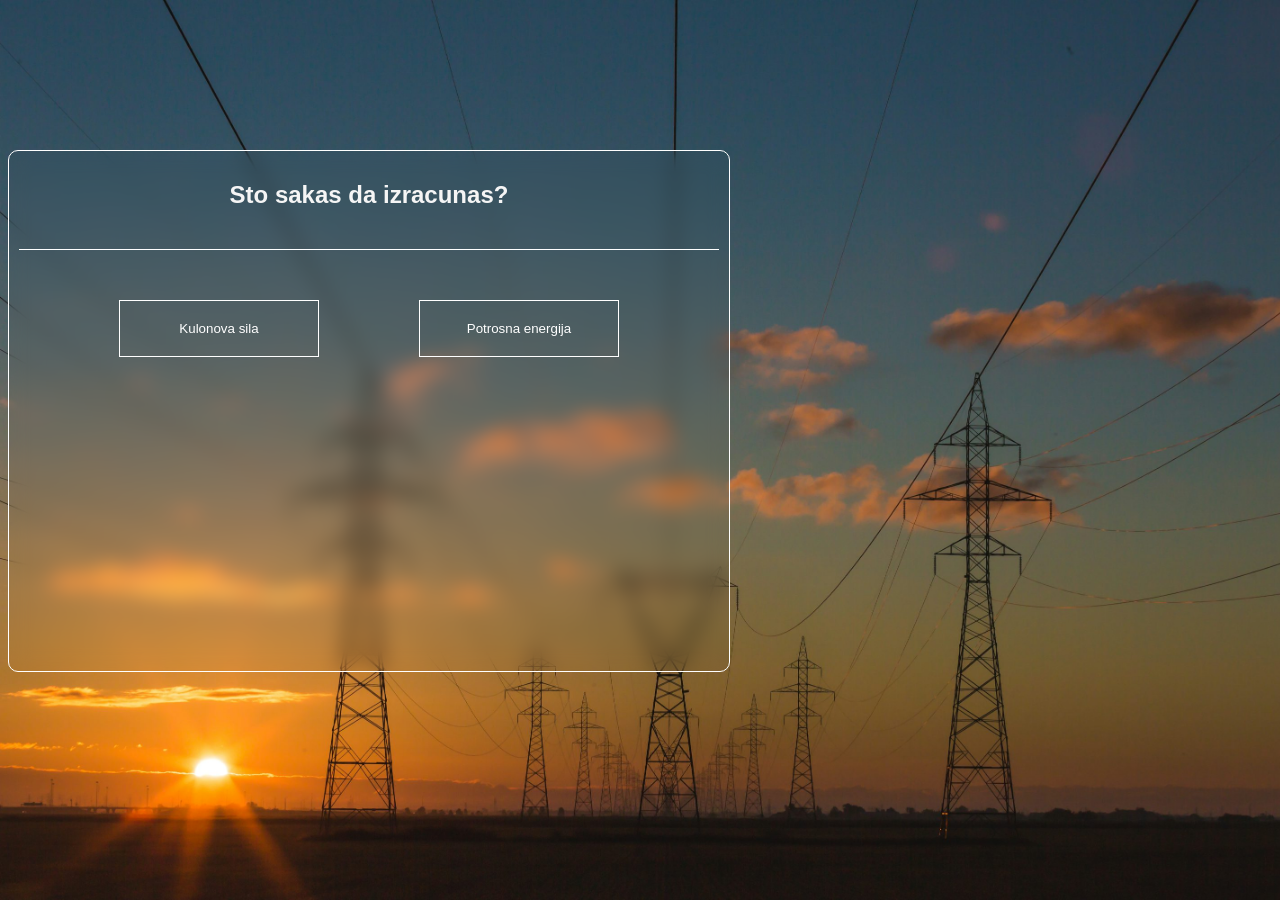
==== index.html @ 71efba7c "Add files via upload" ====
<!DOCTYPE html>
<html lang="en">
<head>
  <title>Kalkulacija</title>
  <meta charset="utf-8">
  <meta name="viewport" content="width=device-width, initial-scale=1">
  <link rel="stylesheet" href="fizika.css">
</head>
<style>
</style>
<body>

<div id="se">
  <div id="gore">
    <h2 id="s">Sto sakas da izracunas?</h2>
  </div>
  <div id="kopcinja">
    <button onclick="KS()">Kulonova sila</button>
    <button onclick="KE()">Potrosna energija</button>

  </div>
  <div id="KS" style="display: none;">
    <input type="text" id="q1" class="i3" placeholder="Q1 ex: 5">
    <input type="text" id="q2" class="i3" placeholder="Q2 ex: -3">
    
    
    <input type="text" id="r" class="i3" placeholder="R ex: 0.2">
    <div style="margin-top: 40px;">
    <label for="options">Koi Q:</label>
    <select id="options" onchange="Sel()">
      <option value="e-9">Нанокулон (nC)</option>
      <option value="e-6">Микрокулон (µC)</option>
      <option value="e-3">Милликулон (mC)</option>
      <option value="e3">Килокулон (kC)</option>
      <option value="e6">Мегакулон (MC)</option>
      <option value="e9">Гигакулон (GC)</option>
      <option value="e12">Теракулон (TC)</option>
      <option value="e15">Петакулон (PC)</option>
  </select>
  <select id="options2" onchange="Sel2()"> 
    <option value="e-9">Нанокулон (nC)</option>
    <option value="e-6">Микрокулон (µC)</option>
    <option value="e-3">Милликулон (mC)</option>
    <option value="e3">Килокулон (kC)</option>
    <option value="e6">Мегакулон (MC)</option>
    <option value="e9">Гигакулон (GC)</option>
    <option value="e12">Теракулон (TC)</option>
    <option value="e15">Петакулон (PC)</option>
</select>
    </div>
    <br><button style="margin-top: 10px;" onclick="KSR()">Submit</button>
    <h2 id="rezultat"></h2>

  </div>
  <div id="KE" style="display: none;">
    <input type="text" id="p" class="i3" placeholder="P jacina (W)">
    <input type="text" id="t" class="i3" placeholder="t vreme (h)">
    <br><button style="margin-top: 30px;"onclick="KER()">Submit</button>
    <h2 id="rezultat2"></h2>
  </div>
  <div id="KEE" style="display: none;">
    <input type="text" id="p" class="i3" placeholder="P jacina (W)">
    <input type="text" id="t" class="i3" placeholder="t vreme (h)">
    <br><button style="margin-top: 30px;"onclick="KEE()">Submit</button>
    <h2 id="rezultat2"></h2>
  </div>

</div>
</body>
<script src="fizika.js"></script>
</html>
---- fizika.css ----
body{
    background-image: url('sturja.jpg'); /* Path to your image */
    background-size: cover;
    background-attachment: fixed;
    position: relative;
    justify-content: center;
    justify-items: center;
    font-family: Arial, Helvetica, sans-serif;
    color: whitesmoke;
    text-align: center;

}
#se{
    padding: 10px;
    backdrop-filter: blur(10px);
    border-radius: 10px;
    border: 1.5px solid rgb(255, 255, 255);
    width: 700px;
    height: 500px;
    margin-top: 150px;
    
    
}
#s{
    border-bottom: 1px solid white;
    padding-bottom: 40px;
}
button{
    background-color: transparent;
    backdrop-filter: blur(10px);
    color: white;
    text-decoration: none;
    border: 1px solid white;
    padding: 20px;
    transition: ease-out;
    margin-bottom: 25px;
    transition: ease-in-out;
    transition: 0.05s ease-in-out;
    width: 200px;
    
    
}

button:active {
    transform: scale(0.9);
    background-color: rgb(121, 121, 121);
    color: rgb(255, 255, 255);
}

#kopcinja{
    justify-content: space-evenly;
    display:flex;
    flex-wrap: wrap;
    
    margin-top: 50px;
}
button:hover{
    cursor: pointer;

}
.i3{
    background-color: transparent;
    text-decoration: none;
    padding: 10px;
    border: 1px solid white;
    color: white;
    width: 200px;

}
select{
    background-color: rgb(167, 108, 0);

    color: rgb(255, 255, 255);
    border: 1px solid white;
    padding: 10px;
    border-radius: 30px;
}
option{
    background-color: transparent;
}
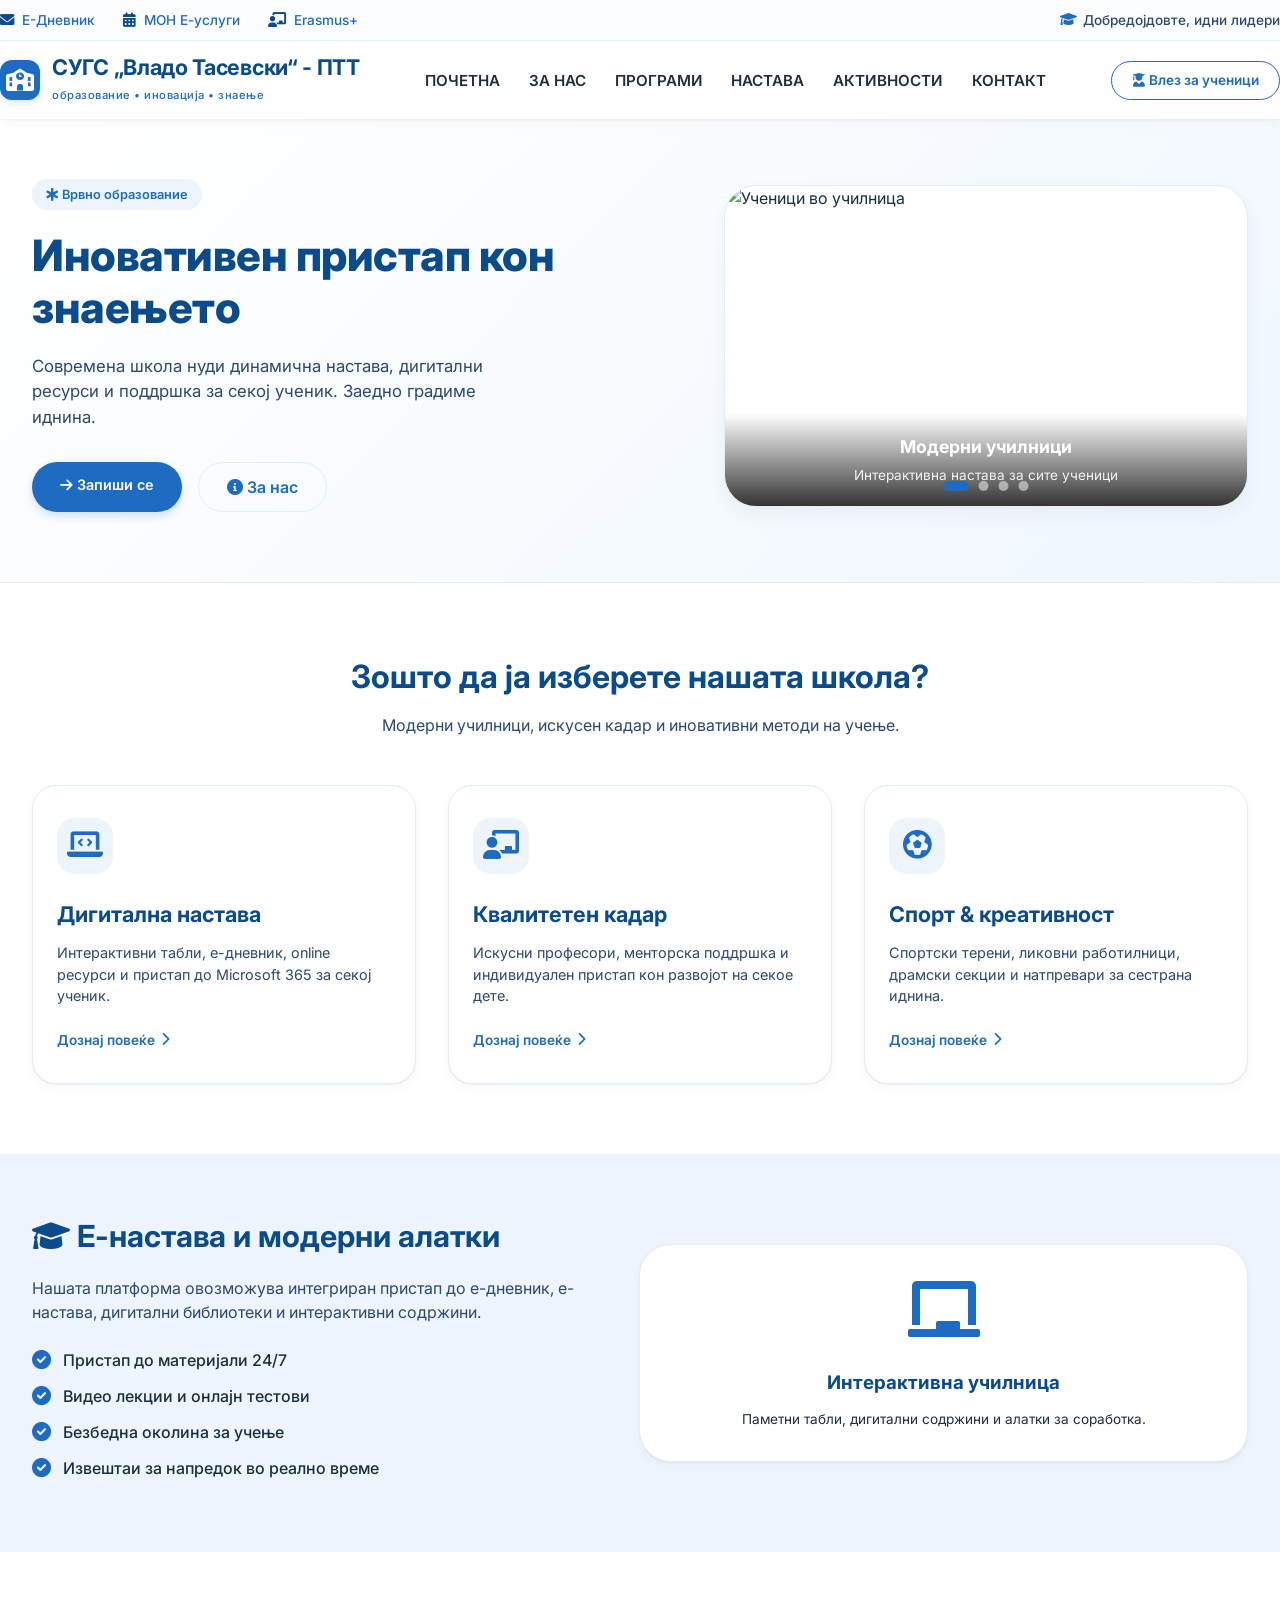
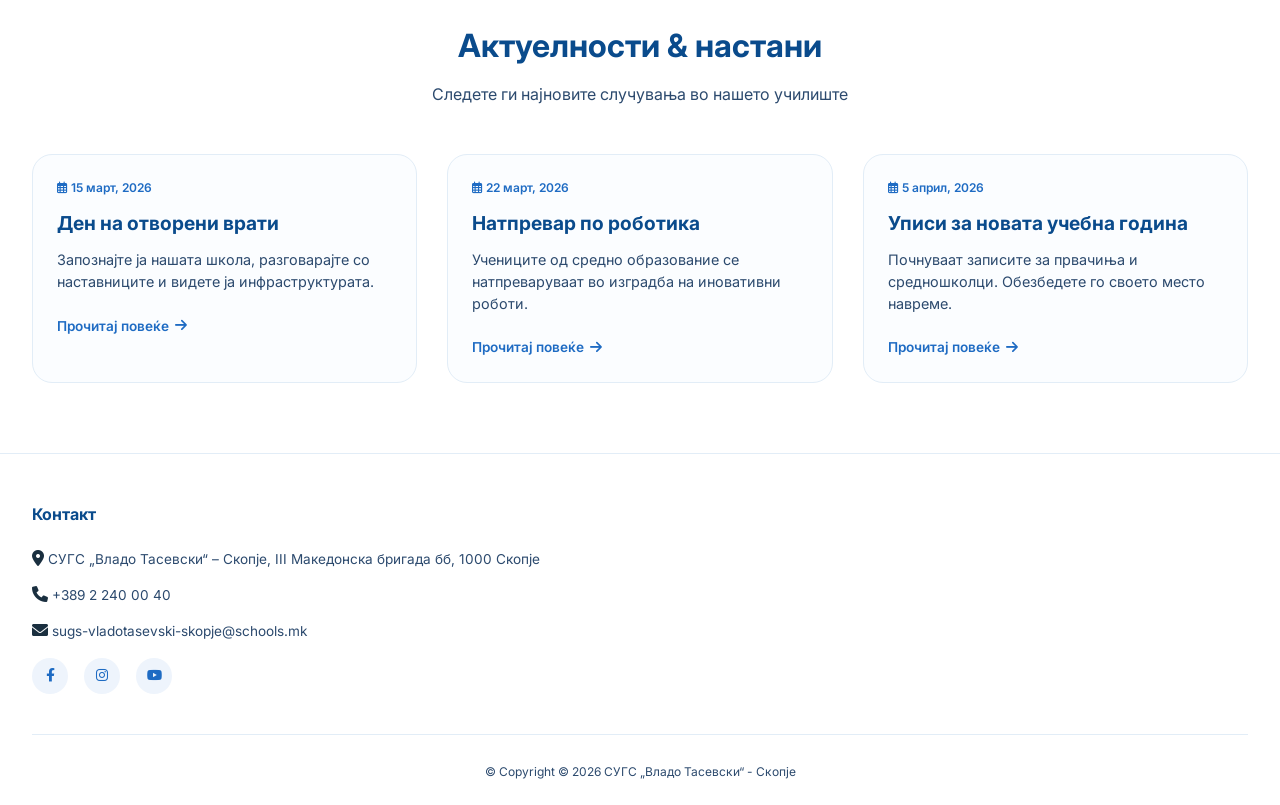
==== commit ec28cead: "Add files via upload" ====
--- a/index.html
+++ b/index.html
@@ -1,71 +1,229 @@
 <!DOCTYPE html>
-<html lang="en">
+<html lang="mk">
 <head>
-  <title>Kalkulacija</title>
-  <meta charset="utf-8">
-  <meta name="viewport" content="width=device-width, initial-scale=1">
-  <link rel="stylesheet" href="fizika.css">
+  <meta charset="UTF-8">
+  <meta name="viewport" content="width=device-width, initial-scale=1.0">
+  <title>СУГС „Владо Тасевски“ - Скопје</title>
+  <link rel="stylesheet" href="https://cdnjs.cloudflare.com/ajax/libs/font-awesome/6.0.0-beta3/css/all.min.css">
+  <link rel="stylesheet" href="index.css">
+   <link href="https://fonts.googleapis.com/css2?family=Inter:opsz,wght@14..32,300;14..32,400;14..32,500;14..32,600;14..32,700&display=swap" rel="stylesheet">
+  <style>
+  
+  </style>
 </head>
-<style>
-</style>
 <body>
 
-<div id="se">
-  <div id="gore">
-    <h2 id="s">Sto sakas da izracunas?</h2>
-  </div>
-  <div id="kopcinja">
-    <button onclick="KS()">Kulonova sila</button>
-    <button onclick="KE()">Potrosna energija</button>
-
-  </div>
-  <div id="KS" style="display: none;">
-    <input type="text" id="q1" class="i3" placeholder="Q1 ex: 5">
-    <input type="text" id="q2" class="i3" placeholder="Q2 ex: -3">
-    
-    
-    <input type="text" id="r" class="i3" placeholder="R ex: 0.2">
-    <div style="margin-top: 40px;">
-    <label for="options">Koi Q:</label>
-    <select id="options" onchange="Sel()">
-      <option value="e-9">Нанокулон (nC)</option>
-      <option value="e-6">Микрокулон (µC)</option>
-      <option value="e-3">Милликулон (mC)</option>
-      <option value="e3">Килокулон (kC)</option>
-      <option value="e6">Мегакулон (MC)</option>
-      <option value="e9">Гигакулон (GC)</option>
-      <option value="e12">Теракулон (TC)</option>
-      <option value="e15">Петакулон (PC)</option>
-  </select>
-  <select id="options2" onchange="Sel2()"> 
-    <option value="e-9">Нанокулон (nC)</option>
-    <option value="e-6">Микрокулон (µC)</option>
-    <option value="e-3">Милликулон (mC)</option>
-    <option value="e3">Килокулон (kC)</option>
-    <option value="e6">Мегакулон (MC)</option>
-    <option value="e9">Гигакулон (GC)</option>
-    <option value="e12">Теракулон (TC)</option>
-    <option value="e15">Петакулон (PC)</option>
-</select>
-    </div>
-    <br><button style="margin-top: 10px;" onclick="KSR()">Submit</button>
-    <h2 id="rezultat"></h2>
-
-  </div>
-  <div id="KE" style="display: none;">
-    <input type="text" id="p" class="i3" placeholder="P jacina (W)">
-    <input type="text" id="t" class="i3" placeholder="t vreme (h)">
-    <br><button style="margin-top: 30px;"onclick="KER()">Submit</button>
-    <h2 id="rezultat2"></h2>
-  </div>
-  <div id="KEE" style="display: none;">
-    <input type="text" id="p" class="i3" placeholder="P jacina (W)">
-    <input type="text" id="t" class="i3" placeholder="t vreme (h)">
-    <br><button style="margin-top: 30px;"onclick="KEE()">Submit</button>
-    <h2 id="rezultat2"></h2>
-  </div>
-
+
+<header class="site-header">
+  <div class="top-bar">
+    <div class="container top-flex">
+      <div class="quick-links">
+        <a href="https://ednevnik.edu.mk/Account/Login?ReturnUrl=%2f" class="quick-link" target="_blank"><i class="fas fa-envelope"></i> Е-Дневник</a>
+        <a href="https://e-uslugi.mon.gov.mk/#/login" class="quick-link" target="_blank"><i class="fas fa-calendar-alt"></i> МОН Е-услуги</a>
+        <a href="https://erasmus-plus.ec.europa.eu/" class="quick-link" target="_blank"><i class="fas fa-chalkboard-user"></i> Erasmus+</a>
+      </div>
+      <div class="school-badge">
+        <i class="fas fa-graduation-cap"></i>
+        <span>Добредојдовте, идни лидери</span>
+      </div>
+    </div>
+  </div>
+
+  <div class="main-nav">
+    <div class="container nav-container">
+      <div class="logo-area">
+        <div class="logo-icon">
+          <i class="fas fa-school"></i>
+        </div>
+        <div class="logo-text">
+          <h1>СУГС „Владо Тасевски“ - ПТТ</h1>
+          <span>образование • иновација • знаење</span>
+        </div>
+      </div>
+      <div class="nav-links">
+        <ul>
+          <li><a href="index.html">ПОЧЕТНА</a></li>
+          <li><a href="znas.html">ЗА НАС</a></li>
+          <li><a href="#">ПРОГРАМИ</a></li>
+          <li><a href="#">НАСТАВА</a></li>
+          <li><a href="#">АКТИВНОСТИ</a></li>
+          <li><a href="#">КОНТАКТ</a></li>
+        </ul>
+      </div>
+      <a href="#" class="btn-outline-blue"><i class="fas fa-user-graduate"></i> Влез за ученици</a>
+    </div>
+  </div>
+</header>
+
+<main>
+  
+  <section class="hero">
+    <div class="container hero-grid">
+      <div class="hero-content">
+        <span class="badge"><i class="fas fa-star-of-life"></i> Врвно образование</span>
+        <h1>Иновативен пристап кон <br> знаењето</h1>
+        <p>Современа школа нуди динамична настава, дигитални ресурси и поддршка за секој ученик. Заедно градиме иднина.</p>
+        <div class="hero-buttons">
+          <a href="#" class="btn-primary"><i class="fas fa-arrow-right"></i> Запиши се</a>
+          <a href="znas.html" class="btn-secondary"><i class="fas fa-info-circle"></i> За нас
+    </a>
+        </div>
+      </div>
+      <div class="hero-stats gallery-carousel">
+  <div class="carousel-container">
+    <div class="carousel-slide active">
+      <img src="https://images.unsplash.com/photo-1523050854058-8df90110c9f1?w=400&h=300&fit=crop" alt="Ученици во училница">
+      <div class="carousel-caption">
+        <h3>Модерни училници</h3>
+        <p>Интерактивна настава за сите ученици</p>
+      </div>
+    </div>
+    <div class="carousel-slide">
+      <img src="https://images.unsplash.com/photo-1577896851231-70ef18881754?w=400&h=300&fit=crop" alt="Спортски активности">
+      <div class="carousel-caption">
+        <h3>Спорт и рекреација</h3>
+        <p>Развој на спортските вештини</p>
+      </div>
+    </div>
+    <div class="carousel-slide">
+      <img src="https://images.unsplash.com/photo-1509062522246-3755977927d7?w=400&h=300&fit=crop" alt="Ученичка презентација">
+      <div class="carousel-caption">
+        <h3>Креативни работилници</h3>
+        <p>Развивање на талентите</p>
+      </div>
+    </div>
+    <div class="carousel-slide">
+      <img src="https://images.unsplash.com/photo-1427504494785-3a9ca7044f45?w=400&h=300&fit=crop" alt="Библиотека">
+      <div class="carousel-caption">
+        <h3>Современа библиотека</h3>
+        <p>Дигитални и печатени ресурси</p>
+      </div>
+    </div>
+  </div>
+  <div class="carousel-dots">
+    <span class="dot active-dot"></span>
+    <span class="dot"></span>
+    <span class="dot"></span>
+    <span class="dot"></span>
+  </div>
 </div>
+      </div>
+    </div>
+  </section>
+
+
+  <section class="features">
+    <div class="container">
+      <div class="section-header">
+        <h2>Зошто да ја изберете нашата школа?</h2>
+        <p>Модерни училници, искусен кадар и иновативни методи на учење.</p>
+      </div>
+      <div class="cards-grid">
+        <div class="card">
+          <div class="card-icon"><i class="fas fa-laptop-code"></i></div>
+          <h3>Дигитална настава</h3>
+          <p>Интерактивни табли, е-дневник, online ресурси и пристап до Microsoft 365 за секој ученик.</p>
+          <a href="#" class="card-link">Дознај повеќе <i class="fas fa-chevron-right"></i></a>
+        </div>
+        <div class="card">
+          <div class="card-icon"><i class="fas fa-chalkboard-user"></i></div>
+          <h3>Квалитетен кадар</h3>
+          <p>Искусни професори, менторска поддршка и индивидуален пристап кон развојот на секое дете.</p>
+          <a href="#" class="card-link">Дознај повеќе <i class="fas fa-chevron-right"></i></a>
+        </div>
+        <div class="card">
+          <div class="card-icon"><i class="fas fa-futbol"></i></div>
+          <h3>Спорт & креативност</h3>
+          <p>Спортски терени, ликовни работилници, драмски секции и натпревари за сестрана иднина.</p>
+          <a href="#" class="card-link">Дознај повеќе <i class="fas fa-chevron-right"></i></a>
+        </div>
+      </div>
+    </div>
+  </section>
+
+  
+  <section class="info-section">
+    <div class="container info-flex">
+      <div class="info-text">
+        <h2><i class="fas fa-graduation-cap"></i> Е-настава и модерни алатки</h2>
+        <p>Нашата платформа овозможува интегриран пристап до е-дневник, е-настава, дигитални библиотеки и интерактивни содржини.</p>
+        <ul class="info-list">
+          <li><i class="fas fa-check-circle"></i> Пристап до материјали 24/7</li>
+          <li><i class="fas fa-check-circle"></i> Видео лекции и онлајн тестови</li>
+          <li><i class="fas fa-check-circle"></i> Безбедна околина за учење</li>
+          <li><i class="fas fa-check-circle"></i> Извештаи за напредок во реално време</li>
+        </ul>
+      </div>
+      <div class="info-image">
+        <i class="fas fa-chalkboard"></i>
+        <h3 style="margin-top: 12px; color: var(--primary-dark);">Интерактивна училница</h3>
+        <p style="font-size: 0.85rem; margin-top: 12px;">Паметни табли, дигитални содржини и алатки за соработка.</p>
+      </div>
+    </div>
+  </section>
+
+
+  <section class="news-section">
+    <div class="container">
+      <div class="section-header">
+        <h2>Актуелности & настани</h2>
+        <p>Следете ги најновите случувања во нашето училиште</p>
+      </div>
+      <div class="news-grid">
+        <div class="news-card">
+          <div class="news-content">
+            <span class="news-date"><i class="far fa-calendar-alt"></i> 15 март, 2026</span>
+            <h4>Ден на отворени врати</h4>
+            <p>Запознајте ја нашата школа, разговарајте со наставниците и видете ја инфраструктурата.</p>
+            <a href="#" class="card-link">Прочитај повеќе <i class="fas fa-arrow-right"></i></a>
+          </div>
+        </div>
+        <div class="news-card">
+          <div class="news-content">
+            <span class="news-date"><i class="far fa-calendar-alt"></i> 22 март, 2026</span>
+            <h4>Натпревар по роботика</h4>
+            <p>Учениците од средно образование се натпреваруваат во изградба на иновативни роботи.</p>
+            <a href="#" class="card-link">Прочитај повеќе <i class="fas fa-arrow-right"></i></a>
+          </div>
+        </div>
+        <div class="news-card">
+          <div class="news-content">
+            <span class="news-date"><i class="far fa-calendar-alt"></i> 5 април, 2026</span>
+            <h4>Уписи за новата учебна година</h4>
+            <p>Почнуваат записите за првачиња и средношколци. Обезбедете го своето место навреме.</p>
+            <a href="#" class="card-link">Прочитај повеќе <i class="fas fa-arrow-right"></i></a>
+          </div>
+        </div>
+      </div>
+    </div>
+  </section>
+</main>
+
+<footer class="footer">
+  <div class="container">
+    <div class="footer-grid">
+      <div class="footer-col">
+        
+        <h4>Контакт</h4>
+        <ul>
+          <li><i class="fas fa-map-marker-alt"></i> <a href="#">СУГС „Владо Тасевски“ – Скопје,
+III Македонска бригада бб,
+1000 Скопје</a></li>
+          <li><i class="fas fa-phone"></i> <a href="#">+389 2 240 00 40</a></li>
+          <li><i class="fas fa-envelope"></i> <a href="#">sugs-vladotasevski-skopje@schools.mk</a></li>
+        </ul>
+        <div class="social-icons">
+          <a href="https://www.facebook.com/VladoTasevskiPtt/" target="_blank"><i class="fab fa-facebook-f"></i></a>
+          <a href="https://www.instagram.com/sugs_vlado_tasevski/" target="_blank"><i class="fab fa-instagram"></i></a>
+          <a href="https://www.youtube.com/@sugsvladotasevski-skopje" target="_blank"><i class="fab fa-youtube"></i></a>
+        </div>
+      </div>
+    </div>
+    <div class="copyright">
+      <p>© Copyright © 2026 СУГС „Владо Тасевски“ - Скопје</p>
+    </div>
+  </div>
+</footer>
+
 </body>
-<script src="fizika.js"></script>
 </html>
--- a/index.css
+++ b/index.css
@@ -0,0 +1,881 @@
+  
+    * {
+      margin: 0;
+      padding: 0;
+      box-sizing: border-box;
+    }
+
+    body {
+      font-family: 'Inter', sans-serif;
+      background: #f8fafc;
+      color: #1a2f3f;
+      line-height: 1.5;
+    }
+
+  
+    :root {
+      --primary-blue: #1e6bc3;
+      --primary-dark: #0a4b8c;
+      --primary-light: #eef4fc;
+      --accent-blue: #3b82f6;
+      --pure-white: #ffffff;
+      --off-white: #fbfdff;
+      --gray-soft: #f1f5f9;
+      --border-light: #e2edf7;
+      --text-dark: #1e2f3f;
+      --text-medium: #2c4a6e;
+      --shadow-sm: 0 4px 12px rgba(0, 0, 0, 0.03), 0 1px 2px rgba(0, 0, 0, 0.05);
+      --shadow-md: 0 8px 20px rgba(0, 0, 0, 0.05);
+    }
+
+
+    .container {
+      max-width: 1280px;
+      margin: 0 auto;
+      padding: 0 32px;
+    }
+
+
+    .site-header {
+      background: var(--pure-white);
+      box-shadow: var(--shadow-sm);
+      position: sticky;
+      top: 0;
+      z-index: 100;
+    }
+
+ 
+    .top-bar {
+      background: var(--off-white);
+      border-bottom: 1px solid var(--border-light);
+    }
+
+    .top-flex {
+      display: flex;
+      justify-content: space-between;
+      align-items: center;
+      flex-wrap: wrap;
+      gap: 16px 24px;
+      padding: 10px 0;
+    }
+
+    .quick-links {
+      display: flex;
+      gap: 28px;
+      flex-wrap: wrap;
+    }
+
+    .quick-link {
+      font-size: 0.85rem;
+      font-weight: 500;
+      color: var(--primary-blue);
+      text-decoration: none;
+      display: inline-flex;
+      align-items: center;
+      gap: 8px;
+      transition: all 0.2s ease;
+    }
+
+    .quick-link i {
+      font-size: 0.9rem;
+      color: var(--primary-dark);
+    }
+
+    .quick-link:hover {
+      color: var(--primary-dark);
+      transform: translateY(-1px);
+    }
+
+    .school-badge {
+      display: flex;
+      align-items: center;
+      gap: 6px;
+      font-size: 0.85rem;
+      font-weight: 500;
+      color: var(--text-medium);
+    }
+
+    .school-badge i {
+      color: var(--primary-blue);
+    }
+
+ 
+    .main-nav {
+      background: var(--pure-white);
+      padding: 0;
+    }
+
+    .nav-container {
+      display: flex;
+      justify-content: space-between;
+      align-items: center;
+      flex-wrap: wrap;
+      gap: 20px;
+      padding: 14px 0;
+    }
+
+    .logo-area {
+      display: flex;
+      align-items: center;
+      gap: 12px;
+    }
+
+    .logo-icon {
+      background: var(--primary-blue);
+      width: 40px;
+      height: 40px;
+      border-radius: 12px;
+      display: flex;
+      align-items: center;
+      justify-content: center;
+      color: white;
+      font-size: 1.4rem;
+      box-shadow: 0 2px 8px rgba(30, 108, 195, 0.2);
+    }
+
+    .logo-text h1 {
+      font-size: 1.35rem;
+      font-weight: 700;
+      color: var(--primary-dark);
+      letter-spacing: -0.3px;
+      line-height: 1.2;
+    }
+
+    .logo-text span {
+      font-size: 0.7rem;
+      font-weight: 500;
+      color: var(--primary-blue);
+      letter-spacing: 0.5px;
+    }
+
+    .nav-links ul {
+      display: flex;
+      flex-wrap: wrap;
+      gap: 1.8rem;
+      list-style: none;
+    }
+
+    .nav-links a {
+      text-decoration: none;
+      font-weight: 600;
+      font-size: 0.95rem;
+      color: var(--text-dark);
+      padding: 6px 0;
+      border-bottom: 2px solid transparent;
+      transition: 0.2s;
+    }
+
+    .nav-links a:hover {
+      color: var(--primary-blue);
+      border-bottom-color: var(--primary-blue);
+    }
+
+  
+    .btn-outline-blue {
+      background: transparent;
+      border: 1.5px solid var(--primary-blue);
+      padding: 8px 20px;
+      border-radius: 40px;
+      font-weight: 600;
+      font-size: 0.85rem;
+      color: var(--primary-blue);
+      cursor: pointer;
+      transition: 0.2s;
+      text-decoration: none;
+      display: inline-block;
+    }
+
+    .btn-outline-blue:hover {
+      background: var(--primary-blue);
+      color: white;
+    }
+
+    
+    .hero {
+      background: linear-gradient(135deg, #ffffff 0%, #f0f7ff 100%);
+      padding: 60px 0 70px;
+      border-bottom: 1px solid var(--border-light);
+    }
+
+    .hero-grid {
+      display: flex;
+      align-items: center;
+      justify-content: space-between;
+      flex-wrap: wrap;
+      gap: 40px;
+    }
+
+    .hero-content {
+      flex: 1;
+      min-width: 280px;
+    }
+
+    .hero-content .badge {
+      background: var(--primary-light);
+      color: var(--primary-blue);
+      display: inline-block;
+      padding: 6px 14px;
+      border-radius: 40px;
+      font-size: 0.8rem;
+      font-weight: 600;
+      margin-bottom: 20px;
+    }
+
+    .hero-content h1 {
+      font-size: 2.7rem;
+      font-weight: 800;
+      color: var(--primary-dark);
+      line-height: 1.2;
+      margin-bottom: 20px;
+      letter-spacing: -0.5px;
+    }
+
+    .hero-content p {
+      font-size: 1.05rem;
+      color: var(--text-medium);
+      margin-bottom: 32px;
+      max-width: 500px;
+    }
+
+    .hero-buttons {
+      display: flex;
+      gap: 16px;
+      flex-wrap: wrap;
+    }
+
+    .btn-primary {
+      background: var(--primary-blue);
+      color: white;
+      border: none;
+      padding: 12px 28px;
+      border-radius: 40px;
+      font-weight: 600;
+      font-size: 0.9rem;
+      cursor: pointer;
+      transition: 0.2s;
+      text-decoration: none;
+      display: inline-block;
+      box-shadow: 0 4px 8px rgba(30, 107, 195, 0.2);
+    }
+
+    .btn-primary:hover {
+      background: var(--primary-dark);
+      transform: translateY(-2px);
+    }
+
+    .btn-secondary {
+      background: transparent;
+      border: 1.5px solid var(--border-light);
+      padding: 12px 28px;
+      border-radius: 40px;
+      font-weight: 600;
+      color: var(--primary-blue);
+      text-decoration: none;
+      transition: 0.2s;
+    }
+
+    .btn-secondary:hover {
+      border-color: var(--primary-blue);
+      background: var(--primary-light);
+    }
+
+    .hero-stats {
+      flex: 0.8;
+      min-width: 260px;
+      background: var(--pure-white);
+      border-radius: 32px;
+      padding: 30px 24px;
+      box-shadow: var(--shadow-md);
+      border: 1px solid var(--border-light);
+    }
+
+    .stat-item {
+      text-align: center;
+      margin-bottom: 28px;
+    }
+
+    .stat-number {
+      font-size: 2.2rem;
+      font-weight: 800;
+      color: var(--primary-blue);
+    }
+
+    .stat-label {
+      font-size: 0.85rem;
+      color: var(--text-medium);
+      font-weight: 500;
+    }
+
+    hr {
+      margin: 20px 0;
+      border-color: var(--border-light);
+    }
+
+  
+    .features {
+      padding: 70px 0;
+      background: var(--pure-white);
+    }
+
+    .section-header {
+      text-align: center;
+      margin-bottom: 48px;
+    }
+
+    .section-header h2 {
+      font-size: 2rem;
+      font-weight: 700;
+      color: var(--primary-dark);
+      margin-bottom: 12px;
+    }
+
+    .section-header p {
+      color: var(--text-medium);
+      max-width: 600px;
+      margin: 0 auto;
+    }
+
+    .cards-grid {
+      display: grid;
+      grid-template-columns: repeat(auto-fit, minmax(280px, 1fr));
+      gap: 32px;
+    }
+
+    .card {
+      background: var(--pure-white);
+      border-radius: 24px;
+      padding: 32px 24px;
+      transition: all 0.25s ease;
+      border: 1px solid var(--border-light);
+      box-shadow: var(--shadow-sm);
+    }
+
+    .card:hover {
+      transform: translateY(-5px);
+      box-shadow: var(--shadow-md);
+      border-color: var(--primary-light);
+    }
+
+    .card-icon {
+      background: var(--primary-light);
+      width: 56px;
+      height: 56px;
+      border-radius: 18px;
+      display: flex;
+      align-items: center;
+      justify-content: center;
+      margin-bottom: 24px;
+    }
+
+    .card-icon i {
+      font-size: 1.8rem;
+      color: var(--primary-blue);
+    }
+
+    .card h3 {
+      font-size: 1.35rem;
+      font-weight: 700;
+      margin-bottom: 12px;
+      color: var(--primary-dark);
+    }
+
+    .card p {
+      color: var(--text-medium);
+      font-size: 0.9rem;
+      line-height: 1.5;
+      margin-bottom: 20px;
+    }
+
+    .card-link {
+      color: var(--primary-blue);
+      font-weight: 600;
+      text-decoration: none;
+      display: inline-flex;
+      align-items: center;
+      gap: 6px;
+      font-size: 0.85rem;
+    }
+
+    .card-link:hover {
+      gap: 10px;
+      transition: 0.2s;
+    }
+
+    
+    .info-section {
+      background: var(--primary-light);
+      padding: 60px 0;
+    }
+
+    .info-flex {
+      display: flex;
+      flex-wrap: wrap;
+      align-items: center;
+      gap: 48px;
+      justify-content: space-between;
+    }
+
+    .info-text {
+      flex: 1;
+    }
+
+    .info-text h2 {
+      font-size: 1.9rem;
+      font-weight: 700;
+      color: var(--primary-dark);
+      margin-bottom: 16px;
+    }
+
+    .info-text p {
+      color: var(--text-medium);
+      margin-bottom: 24px;
+      font-size: 1rem;
+    }
+
+    .info-list {
+      list-style: none;
+    }
+
+    .info-list li {
+      margin-bottom: 12px;
+      display: flex;
+      align-items: center;
+      gap: 12px;
+      font-weight: 500;
+    }
+
+    .info-list i {
+      color: var(--primary-blue);
+      font-size: 1.2rem;
+    }
+
+    .info-image {
+      flex: 1;
+      background: var(--pure-white);
+      border-radius: 32px;
+      padding: 32px 24px;
+      text-align: center;
+      box-shadow: var(--shadow-sm);
+      border: 1px solid var(--border-light);
+    }
+
+    .info-image i {
+      font-size: 4rem;
+      color: var(--primary-blue);
+      margin-bottom: 16px;
+    }
+
+   
+    .news-section {
+      padding: 70px 0;
+      background: var(--pure-white);
+    }
+
+    .news-grid {
+      display: grid;
+      grid-template-columns: repeat(auto-fit, minmax(300px, 1fr));
+      gap: 30px;
+    }
+
+    .news-card {
+      background: var(--off-white);
+      border-radius: 20px;
+      overflow: hidden;
+      border: 1px solid var(--border-light);
+      transition: 0.2s;
+    }
+
+    .news-card:hover {
+      transform: translateY(-3px);
+    }
+
+    .news-content {
+      padding: 24px;
+    }
+
+    .news-date {
+      font-size: 0.75rem;
+      color: var(--primary-blue);
+      font-weight: 600;
+      margin-bottom: 12px;
+      display: block;
+    }
+
+    .news-card h4 {
+      font-size: 1.2rem;
+      font-weight: 700;
+      margin-bottom: 12px;
+      color: var(--primary-dark);
+    }
+
+    .news-card p {
+      color: var(--text-medium);
+      font-size: 0.9rem;
+      margin-bottom: 20px;
+    }
+
+  
+    .footer {
+      background: var(--pure-white);
+      border-top: 1px solid var(--border-light);
+      padding: 48px 0 24px;
+    }
+
+    .footer-grid {
+      display: grid;
+      grid-template-columns: repeat(auto-fit, minmax(180px, 1fr));
+      gap: 40px;
+      margin-bottom: 40px;
+    }
+
+    .footer-col h4 {
+      font-size: 1rem;
+      font-weight: 700;
+      margin-bottom: 20px;
+      color: var(--primary-dark);
+    }
+
+    .footer-col ul {
+      list-style: none;
+    }
+
+    .footer-col ul li {
+      margin-bottom: 12px;
+    }
+
+    .footer-col a {
+      text-decoration: none;
+      color: var(--text-medium);
+      font-size: 0.85rem;
+      transition: 0.2s;
+    }
+
+    .footer-col a:hover {
+      color: var(--primary-blue);
+    }
+
+    .social-icons {
+      display: flex;
+      gap: 16px;
+      margin-top: 16px;
+    }
+
+    .social-icons a {
+      background: var(--primary-light);
+      width: 36px;
+      height: 36px;
+      border-radius: 50%;
+      display: inline-flex;
+      align-items: center;
+      justify-content: center;
+      color: var(--primary-blue);
+      transition: 0.2s;
+    }
+
+    .social-icons a:hover {
+      background: var(--primary-blue);
+      color: white;
+    }
+
+    .copyright {
+      text-align: center;
+      padding-top: 28px;
+      border-top: 1px solid var(--border-light);
+      font-size: 0.75rem;
+      color: var(--text-medium);
+    }
+
+   
+    @media (max-width: 768px) {
+      .container {
+        padding: 0 24px;
+      }
+      .hero-content h1 {
+        font-size: 2rem;
+      }
+      .nav-container {
+        flex-direction: column;
+        align-items: stretch;
+      }
+      .nav-links ul {
+        justify-content: center;
+      }
+      .hero-buttons {
+        justify-content: center;
+      }
+      .hero-content {
+        text-align: center;
+      }
+      .hero-content p {
+        margin-left: auto;
+        margin-right: auto;
+      }
+    }
+
+    @media (max-width: 480px) {
+      .quick-links {
+        gap: 16px;
+      }
+      .top-flex {
+        justify-content: center;
+      }
+    }
+    /* ---------- PHOTO GALLERY stilovi ---------- */
+.gallery-carousel {
+  background: var(--pure-white);
+  border-radius: 32px;
+  padding: 0;
+  overflow: hidden;
+  box-shadow: var(--shadow-md);
+  border: 1px solid var(--border-light);
+  position: relative;
+}
+
+.carousel-container {
+  position: relative;
+  width: 100%;
+  height: 320px;
+  overflow: hidden;
+}
+
+.carousel-slide {
+  position: absolute;
+  top: 0;
+  left: 0;
+  width: 100%;
+  height: 100%;
+  opacity: 0;
+  transition: opacity 0.6s ease-in-out;
+  visibility: hidden;
+}
+
+.carousel-slide.active {
+  opacity: 1;
+  visibility: visible;
+}
+
+.carousel-slide img {
+  width: 100%;
+  height: 100%;
+  object-fit: cover;
+  display: block;
+}
+
+.carousel-caption {
+  position: absolute;
+  bottom: 0;
+  left: 0;
+  right: 0;
+  background: linear-gradient(to top, rgba(0,0,0,0.8), transparent);
+  color: white;
+  padding: 20px;
+  text-align: center;
+}
+
+.carousel-caption h3 {
+  font-size: 1.1rem;
+  font-weight: 700;
+  margin-bottom: 5px;
+  color: white;
+}
+
+.carousel-caption p {
+  font-size: 0.85rem;
+  color: rgba(255,255,255,0.9);
+  margin: 0;
+}
+
+.carousel-dots {
+  position: absolute;
+  bottom: 15px;
+  left: 50%;
+  transform: translateX(-50%);
+  display: flex;
+  gap: 10px;
+  z-index: 10;
+}
+
+.dot {
+  width: 10px;
+  height: 10px;
+  border-radius: 50%;
+  background: rgba(255,255,255,0.5);
+  cursor: pointer;
+  transition: all 0.3s ease;
+}
+
+.dot.active-dot {
+  background: var(--primary-blue);
+  width: 25px;
+  border-radius: 10px;
+}
+
+.dot:hover {
+  background: var(--primary-blue);
+}
+
+@media (max-width: 768px) {
+  .carousel-container {
+    height: 280px;
+  }
+  .carousel-caption h3 {
+    font-size: 0.95rem;
+  }
+  .carousel-caption p {
+    font-size: 0.75rem;
+  }
+}
+/* ===== ABOUT PAGE ===== */
+
+.about-section {
+  padding: 70px 0;
+  background: linear-gradient(135deg, #ffffff, var(--primary-light));
+  border-bottom: 1px solid var(--border-light);
+}
+
+.about-content {
+  display: flex;
+  gap: 50px;
+  flex-wrap: wrap;
+  align-items: flex-start;
+}
+
+.about-text {
+  flex: 1;
+  min-width: 300px;
+}
+
+.about-text h3 {
+  margin-top: 25px;
+  font-size: 1.3rem;
+  color: var(--primary-dark);
+  position: relative;
+}
+
+.about-text h3::after {
+  content: "";
+  width: 45px;
+  height: 3px;
+  background: var(--primary-blue);
+  display: block;
+  margin-top: 6px;
+  border-radius: 10px;
+}
+
+.about-text p {
+  margin-top: 10px;
+  font-size: 0.95rem;
+  color: var(--text-medium);
+  line-height: 1.6;
+}
+
+/* STATS (aligned with your cards style) */
+.about-stats {
+  flex: 1;
+  min-width: 260px;
+  display: grid;
+  grid-template-columns: repeat(2, 1fr);
+  gap: 20px;
+}
+
+.stat-box {
+  background: var(--pure-white);
+  padding: 22px;
+  border-radius: 20px;
+  text-align: center;
+  border: 1px solid var(--border-light);
+  box-shadow: var(--shadow-sm);
+  transition: all 0.25s ease;
+  position: relative;
+  overflow: hidden;
+}
+
+.stat-box::before {
+  content: "";
+  position: absolute;
+  top: 0;
+  left: 0;
+  height: 4px;
+  width: 100%;
+  background: linear-gradient(90deg, var(--primary-blue), var(--accent-blue));
+}
+
+.stat-box:hover {
+  transform: translateY(-4px);
+  box-shadow: var(--shadow-md);
+}
+
+.stat-box h4 {
+  font-size: 2rem;
+  font-weight: 800;
+  color: var(--primary-blue);
+}
+
+.stat-box p {
+  margin-top: 5px;
+  font-size: 0.85rem;
+  color: var(--text-medium);
+}
+
+/* VALUES SECTION */
+
+.values-section {
+  padding: 70px 0;
+  background: var(--pure-white);
+}
+
+.values-grid {
+  display: grid;
+  grid-template-columns: repeat(auto-fit, minmax(240px, 1fr));
+  gap: 28px;
+}
+
+.value-card {
+  background: var(--off-white);
+  padding: 28px 22px;
+  border-radius: 20px;
+  text-align: center;
+  border: 1px solid var(--border-light);
+  transition: all 0.25s ease;
+}
+
+.value-card:hover {
+  transform: translateY(-5px);
+  box-shadow: var(--shadow-md);
+  background: var(--pure-white);
+}
+
+.value-card i {
+  font-size: 2rem;
+  color: var(--primary-blue);
+  margin-bottom: 12px;
+}
+
+.value-card h3 {
+  font-size: 1.2rem;
+  font-weight: 700;
+  color: var(--primary-dark);
+  margin-bottom: 10px;
+}
+
+.value-card p {
+  font-size: 0.85rem;
+  color: var(--text-medium);
+}
+
+/* RESPONSIVE */
+
+@media (max-width: 768px) {
+  .about-content {
+    flex-direction: column;
+  }
+
+  .about-text {
+    text-align: center;
+  }
+
+  .about-text h3::after {
+    margin-left: auto;
+    margin-right: auto;
+  }
+}
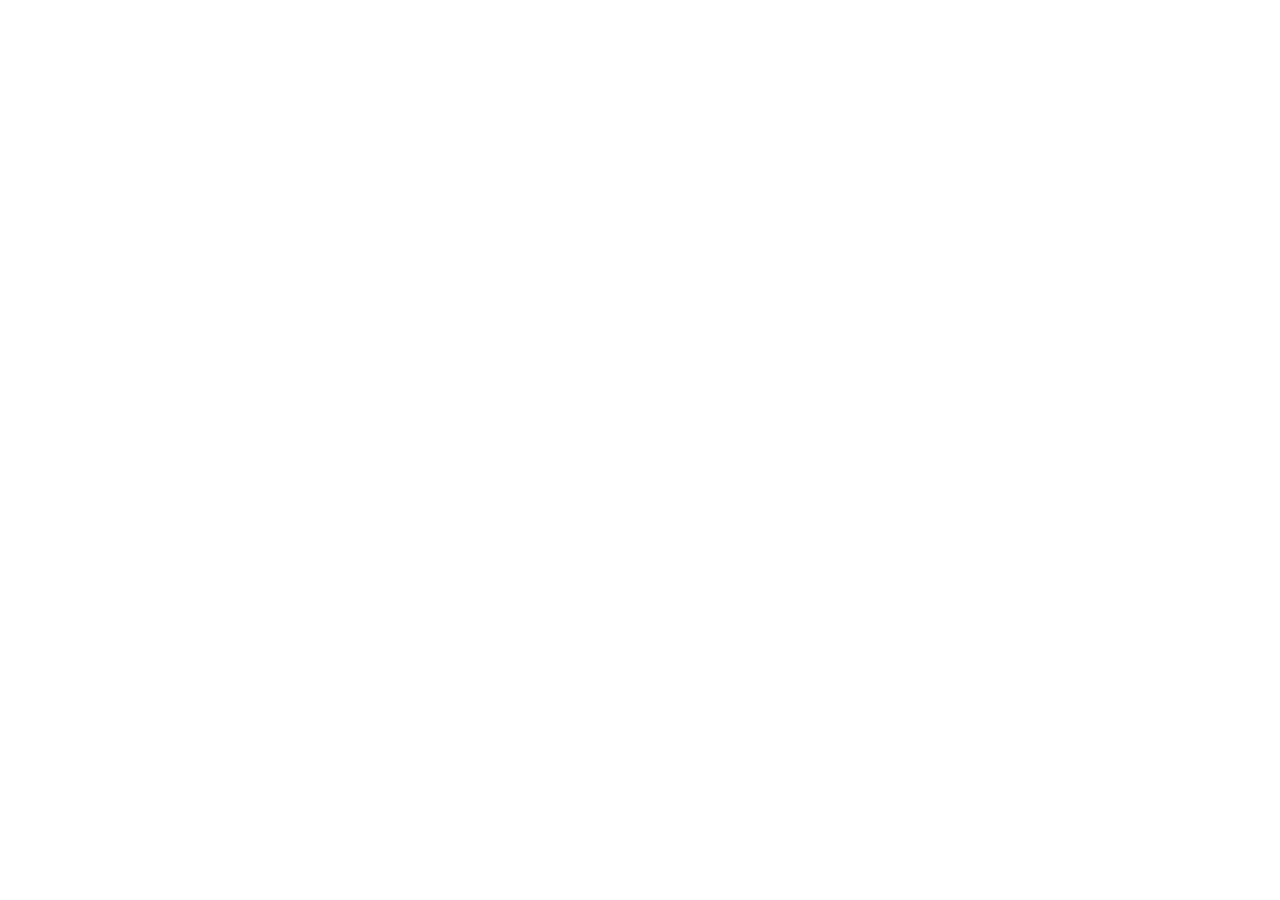
==== commit 85209f57: "Add files via upload" ====
--- a/index.html
+++ b/index.html
@@ -1,229 +1,36 @@
-<!DOCTYPE html>
-<html lang="mk">
-<head>
-  <meta charset="UTF-8">
-  <meta name="viewport" content="width=device-width, initial-scale=1.0">
-  <title>СУГС „Владо Тасевски“ - Скопје</title>
-  <link rel="stylesheet" href="https://cdnjs.cloudflare.com/ajax/libs/font-awesome/6.0.0-beta3/css/all.min.css">
-  <link rel="stylesheet" href="index.css">
-   <link href="https://fonts.googleapis.com/css2?family=Inter:opsz,wght@14..32,300;14..32,400;14..32,500;14..32,600;14..32,700&display=swap" rel="stylesheet">
-  <style>
-  
-  </style>
-</head>
-<body>
-
-
-<header class="site-header">
-  <div class="top-bar">
-    <div class="container top-flex">
-      <div class="quick-links">
-        <a href="https://ednevnik.edu.mk/Account/Login?ReturnUrl=%2f" class="quick-link" target="_blank"><i class="fas fa-envelope"></i> Е-Дневник</a>
-        <a href="https://e-uslugi.mon.gov.mk/#/login" class="quick-link" target="_blank"><i class="fas fa-calendar-alt"></i> МОН Е-услуги</a>
-        <a href="https://erasmus-plus.ec.europa.eu/" class="quick-link" target="_blank"><i class="fas fa-chalkboard-user"></i> Erasmus+</a>
-      </div>
-      <div class="school-badge">
-        <i class="fas fa-graduation-cap"></i>
-        <span>Добредојдовте, идни лидери</span>
-      </div>
-    </div>
-  </div>
-
-  <div class="main-nav">
-    <div class="container nav-container">
-      <div class="logo-area">
-        <div class="logo-icon">
-          <i class="fas fa-school"></i>
-        </div>
-        <div class="logo-text">
-          <h1>СУГС „Владо Тасевски“ - ПТТ</h1>
-          <span>образование • иновација • знаење</span>
-        </div>
-      </div>
-      <div class="nav-links">
-        <ul>
-          <li><a href="index.html">ПОЧЕТНА</a></li>
-          <li><a href="znas.html">ЗА НАС</a></li>
-          <li><a href="#">ПРОГРАМИ</a></li>
-          <li><a href="#">НАСТАВА</a></li>
-          <li><a href="#">АКТИВНОСТИ</a></li>
-          <li><a href="#">КОНТАКТ</a></li>
-        </ul>
-      </div>
-      <a href="#" class="btn-outline-blue"><i class="fas fa-user-graduate"></i> Влез за ученици</a>
-    </div>
-  </div>
-</header>
-
-<main>
-  
-  <section class="hero">
-    <div class="container hero-grid">
-      <div class="hero-content">
-        <span class="badge"><i class="fas fa-star-of-life"></i> Врвно образование</span>
-        <h1>Иновативен пристап кон <br> знаењето</h1>
-        <p>Современа школа нуди динамична настава, дигитални ресурси и поддршка за секој ученик. Заедно градиме иднина.</p>
-        <div class="hero-buttons">
-          <a href="#" class="btn-primary"><i class="fas fa-arrow-right"></i> Запиши се</a>
-          <a href="znas.html" class="btn-secondary"><i class="fas fa-info-circle"></i> За нас
-    </a>
-        </div>
-      </div>
-      <div class="hero-stats gallery-carousel">
-  <div class="carousel-container">
-    <div class="carousel-slide active">
-      <img src="https://images.unsplash.com/photo-1523050854058-8df90110c9f1?w=400&h=300&fit=crop" alt="Ученици во училница">
-      <div class="carousel-caption">
-        <h3>Модерни училници</h3>
-        <p>Интерактивна настава за сите ученици</p>
-      </div>
-    </div>
-    <div class="carousel-slide">
-      <img src="https://images.unsplash.com/photo-1577896851231-70ef18881754?w=400&h=300&fit=crop" alt="Спортски активности">
-      <div class="carousel-caption">
-        <h3>Спорт и рекреација</h3>
-        <p>Развој на спортските вештини</p>
-      </div>
-    </div>
-    <div class="carousel-slide">
-      <img src="https://images.unsplash.com/photo-1509062522246-3755977927d7?w=400&h=300&fit=crop" alt="Ученичка презентација">
-      <div class="carousel-caption">
-        <h3>Креативни работилници</h3>
-        <p>Развивање на талентите</p>
-      </div>
-    </div>
-    <div class="carousel-slide">
-      <img src="https://images.unsplash.com/photo-1427504494785-3a9ca7044f45?w=400&h=300&fit=crop" alt="Библиотека">
-      <div class="carousel-caption">
-        <h3>Современа библиотека</h3>
-        <p>Дигитални и печатени ресурси</p>
-      </div>
-    </div>
-  </div>
-  <div class="carousel-dots">
-    <span class="dot active-dot"></span>
-    <span class="dot"></span>
-    <span class="dot"></span>
-    <span class="dot"></span>
-  </div>
-</div>
-      </div>
-    </div>
-  </section>
-
-
-  <section class="features">
-    <div class="container">
-      <div class="section-header">
-        <h2>Зошто да ја изберете нашата школа?</h2>
-        <p>Модерни училници, искусен кадар и иновативни методи на учење.</p>
-      </div>
-      <div class="cards-grid">
-        <div class="card">
-          <div class="card-icon"><i class="fas fa-laptop-code"></i></div>
-          <h3>Дигитална настава</h3>
-          <p>Интерактивни табли, е-дневник, online ресурси и пристап до Microsoft 365 за секој ученик.</p>
-          <a href="#" class="card-link">Дознај повеќе <i class="fas fa-chevron-right"></i></a>
-        </div>
-        <div class="card">
-          <div class="card-icon"><i class="fas fa-chalkboard-user"></i></div>
-          <h3>Квалитетен кадар</h3>
-          <p>Искусни професори, менторска поддршка и индивидуален пристап кон развојот на секое дете.</p>
-          <a href="#" class="card-link">Дознај повеќе <i class="fas fa-chevron-right"></i></a>
-        </div>
-        <div class="card">
-          <div class="card-icon"><i class="fas fa-futbol"></i></div>
-          <h3>Спорт & креативност</h3>
-          <p>Спортски терени, ликовни работилници, драмски секции и натпревари за сестрана иднина.</p>
-          <a href="#" class="card-link">Дознај повеќе <i class="fas fa-chevron-right"></i></a>
-        </div>
-      </div>
-    </div>
-  </section>
-
-  
-  <section class="info-section">
-    <div class="container info-flex">
-      <div class="info-text">
-        <h2><i class="fas fa-graduation-cap"></i> Е-настава и модерни алатки</h2>
-        <p>Нашата платформа овозможува интегриран пристап до е-дневник, е-настава, дигитални библиотеки и интерактивни содржини.</p>
-        <ul class="info-list">
-          <li><i class="fas fa-check-circle"></i> Пристап до материјали 24/7</li>
-          <li><i class="fas fa-check-circle"></i> Видео лекции и онлајн тестови</li>
-          <li><i class="fas fa-check-circle"></i> Безбедна околина за учење</li>
-          <li><i class="fas fa-check-circle"></i> Извештаи за напредок во реално време</li>
-        </ul>
-      </div>
-      <div class="info-image">
-        <i class="fas fa-chalkboard"></i>
-        <h3 style="margin-top: 12px; color: var(--primary-dark);">Интерактивна училница</h3>
-        <p style="font-size: 0.85rem; margin-top: 12px;">Паметни табли, дигитални содржини и алатки за соработка.</p>
-      </div>
-    </div>
-  </section>
-
-
-  <section class="news-section">
-    <div class="container">
-      <div class="section-header">
-        <h2>Актуелности & настани</h2>
-        <p>Следете ги најновите случувања во нашето училиште</p>
-      </div>
-      <div class="news-grid">
-        <div class="news-card">
-          <div class="news-content">
-            <span class="news-date"><i class="far fa-calendar-alt"></i> 15 март, 2026</span>
-            <h4>Ден на отворени врати</h4>
-            <p>Запознајте ја нашата школа, разговарајте со наставниците и видете ја инфраструктурата.</p>
-            <a href="#" class="card-link">Прочитај повеќе <i class="fas fa-arrow-right"></i></a>
-          </div>
-        </div>
-        <div class="news-card">
-          <div class="news-content">
-            <span class="news-date"><i class="far fa-calendar-alt"></i> 22 март, 2026</span>
-            <h4>Натпревар по роботика</h4>
-            <p>Учениците од средно образование се натпреваруваат во изградба на иновативни роботи.</p>
-            <a href="#" class="card-link">Прочитај повеќе <i class="fas fa-arrow-right"></i></a>
-          </div>
-        </div>
-        <div class="news-card">
-          <div class="news-content">
-            <span class="news-date"><i class="far fa-calendar-alt"></i> 5 април, 2026</span>
-            <h4>Уписи за новата учебна година</h4>
-            <p>Почнуваат записите за првачиња и средношколци. Обезбедете го своето место навреме.</p>
-            <a href="#" class="card-link">Прочитај повеќе <i class="fas fa-arrow-right"></i></a>
-          </div>
-        </div>
-      </div>
-    </div>
-  </section>
-</main>
-
-<footer class="footer">
-  <div class="container">
-    <div class="footer-grid">
-      <div class="footer-col">
-        
-        <h4>Контакт</h4>
-        <ul>
-          <li><i class="fas fa-map-marker-alt"></i> <a href="#">СУГС „Владо Тасевски“ – Скопје,
-III Македонска бригада бб,
-1000 Скопје</a></li>
-          <li><i class="fas fa-phone"></i> <a href="#">+389 2 240 00 40</a></li>
-          <li><i class="fas fa-envelope"></i> <a href="#">sugs-vladotasevski-skopje@schools.mk</a></li>
-        </ul>
-        <div class="social-icons">
-          <a href="https://www.facebook.com/VladoTasevskiPtt/" target="_blank"><i class="fab fa-facebook-f"></i></a>
-          <a href="https://www.instagram.com/sugs_vlado_tasevski/" target="_blank"><i class="fab fa-instagram"></i></a>
-          <a href="https://www.youtube.com/@sugsvladotasevski-skopje" target="_blank"><i class="fab fa-youtube"></i></a>
-        </div>
-      </div>
-    </div>
-    <div class="copyright">
-      <p>© Copyright © 2026 СУГС „Владо Тасевски“ - Скопје</p>
-    </div>
-  </div>
-</footer>
-
-</body>
-</html>+<!doctype html>
+<html lang="en">
+  <head>
+    <meta charset="UTF-8" />
+    <link rel="preconnect" href="https://fonts.googleapis.com" />
+    <link rel="preconnect" href="https://fonts.gstatic.com" crossorigin />
+    <link href="https://fonts.googleapis.com/css2?family=Inter:opsz,wght@14..32,300;14..32,400;14..32,500;14..32,600;14..32,700&family=Playfair+Display:ital,wght@0,400;0,500;0,600;0,700;0,800;0,900;1,400;1,500;1,600;1,700&display=swap" rel="stylesheet" />
+    <link rel="stylesheet" href="https://cdnjs.cloudflare.com/ajax/libs/font-awesome/6.0.0-beta3/css/all.min.css" />
+    <meta name="viewport" content="width=device-width, initial-scale=1.0" />
+    <title>СУГС Владо Тасевски – Скопје | Техничко училиште</title>
+    <meta name="description" content="СУГС Владо Тасевски – модерно техничко училиште во Скопје. Електротехника, машинство, сообраќај. Запиши се!">
+    <meta name="author" content="СУГС Владо Тасевски" />
+
+    
+    
+    <meta property="og:type" content="website" />
+    <meta property="og:image" content="https://storage.googleapis.com/gpt-engineer-file-uploads/attachments/og-images/a29bdf47-7167-4170-80b5-1d3ac78d8a08?Expires=1774905652&amp;GoogleAccessId=go-api-on-aws%40gpt-engineer-390607.iam.gserviceaccount.com&amp;Signature=wG0zyDOCBCXtZO%2BXtRbFP97iUBuCKqvQM9u6R0o0%2FLdPl0GYEzG3utzXrjgUm2gEkxlANdnk9AvT69QIPhW2Yfjfln%2B5jZbH0ejPSmFsW1i%2FAGta73r0VmMHYToiqRAs5nQg46THUksgx44%2BgZY0pacsHEK14f6jbIfbWvGVvls1YVJRyr4LkmT4pdlUqVedbTgMBkzXHgmh%2FATBx0Zk982Dgfz%2F0mLgwC%2FKwQqAl%2FoSSnFwjSvX%2F9xGyJpGi8FS1vXs56crcyxEWgUgSLJWPsSXTKFYErqn6XjWMXEOyCYNnv57zr3o0HdTZRQG4xsGYGEL6I34PAJ0kmCX4Ld0cA%3D%3D">
+
+    <meta name="twitter:card" content="summary_large_image" />
+    <meta name="twitter:site" content="@sugsvladotasevski" />
+    <meta name="twitter:image" content="https://storage.googleapis.com/gpt-engineer-file-uploads/attachments/og-images/a29bdf47-7167-4170-80b5-1d3ac78d8a08?Expires=1774905652&amp;GoogleAccessId=go-api-on-aws%40gpt-engineer-390607.iam.gserviceaccount.com&amp;Signature=wG0zyDOCBCXtZO%2BXtRbFP97iUBuCKqvQM9u6R0o0%2FLdPl0GYEzG3utzXrjgUm2gEkxlANdnk9AvT69QIPhW2Yfjfln%2B5jZbH0ejPSmFsW1i%2FAGta73r0VmMHYToiqRAs5nQg46THUksgx44%2BgZY0pacsHEK14f6jbIfbWvGVvls1YVJRyr4LkmT4pdlUqVedbTgMBkzXHgmh%2FATBx0Zk982Dgfz%2F0mLgwC%2FKwQqAl%2FoSSnFwjSvX%2F9xGyJpGi8FS1vXs56crcyxEWgUgSLJWPsSXTKFYErqn6XjWMXEOyCYNnv57zr3o0HdTZRQG4xsGYGEL6I34PAJ0kmCX4Ld0cA%3D%3D">
+    
+  
+  
+  
+  <meta property="og:title" content="СУГС Владо Тасевски – Скопје | Техничко училиште">
+  <meta name="twitter:title" content="СУГС Владо Тасевски – Скопје | Техничко училиште">
+  <meta property="og:description" content="СУГС Владо Тасевски – модерно техничко училиште во Скопје. Електротехника, машинство, сообраќај. Запиши се!">
+  <meta name="twitter:description" content="СУГС Владо Тасевски – модерно техничко училиште во Скопје. Електротехника, машинство, сообраќај. Запиши се!">
+</head>
+
+  <body>
+    <div id="root"></div>
+    <script type="module" src="/src/main.tsx"></script>
+  </body>
+</html>
